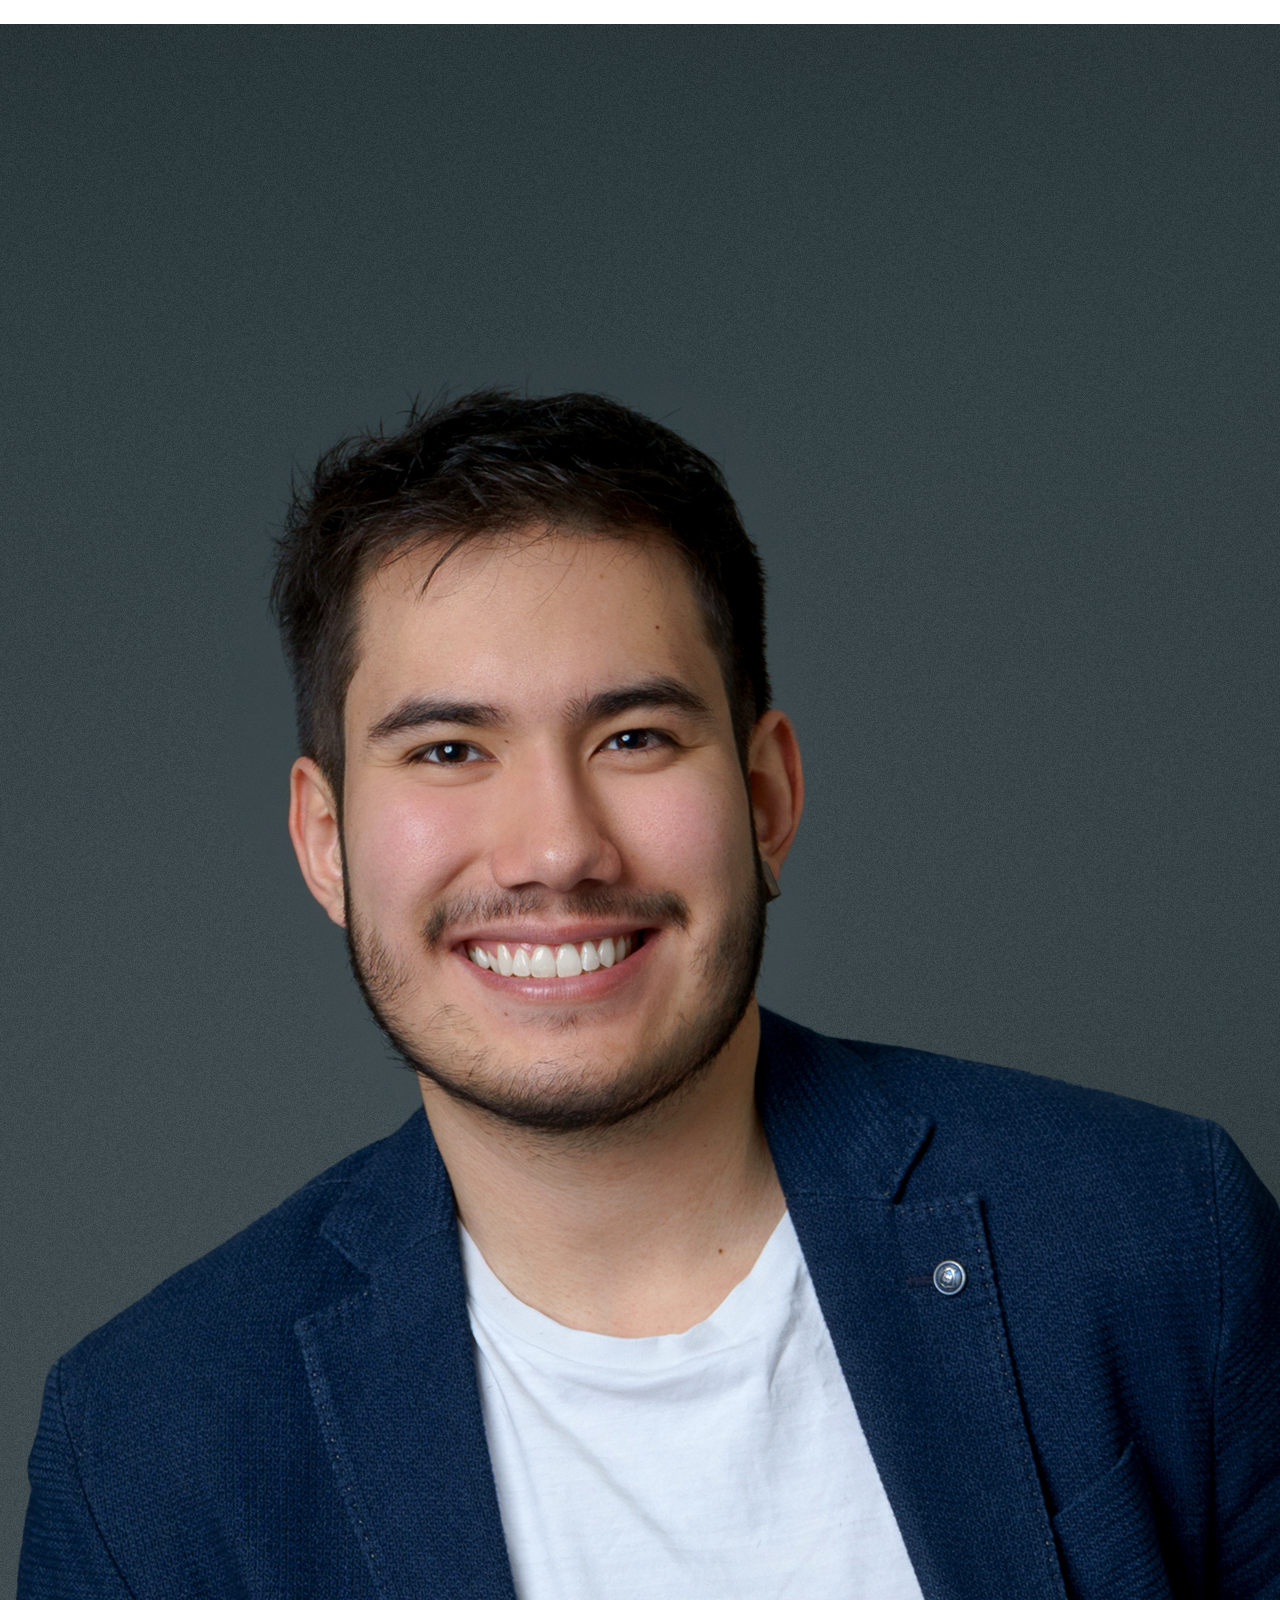
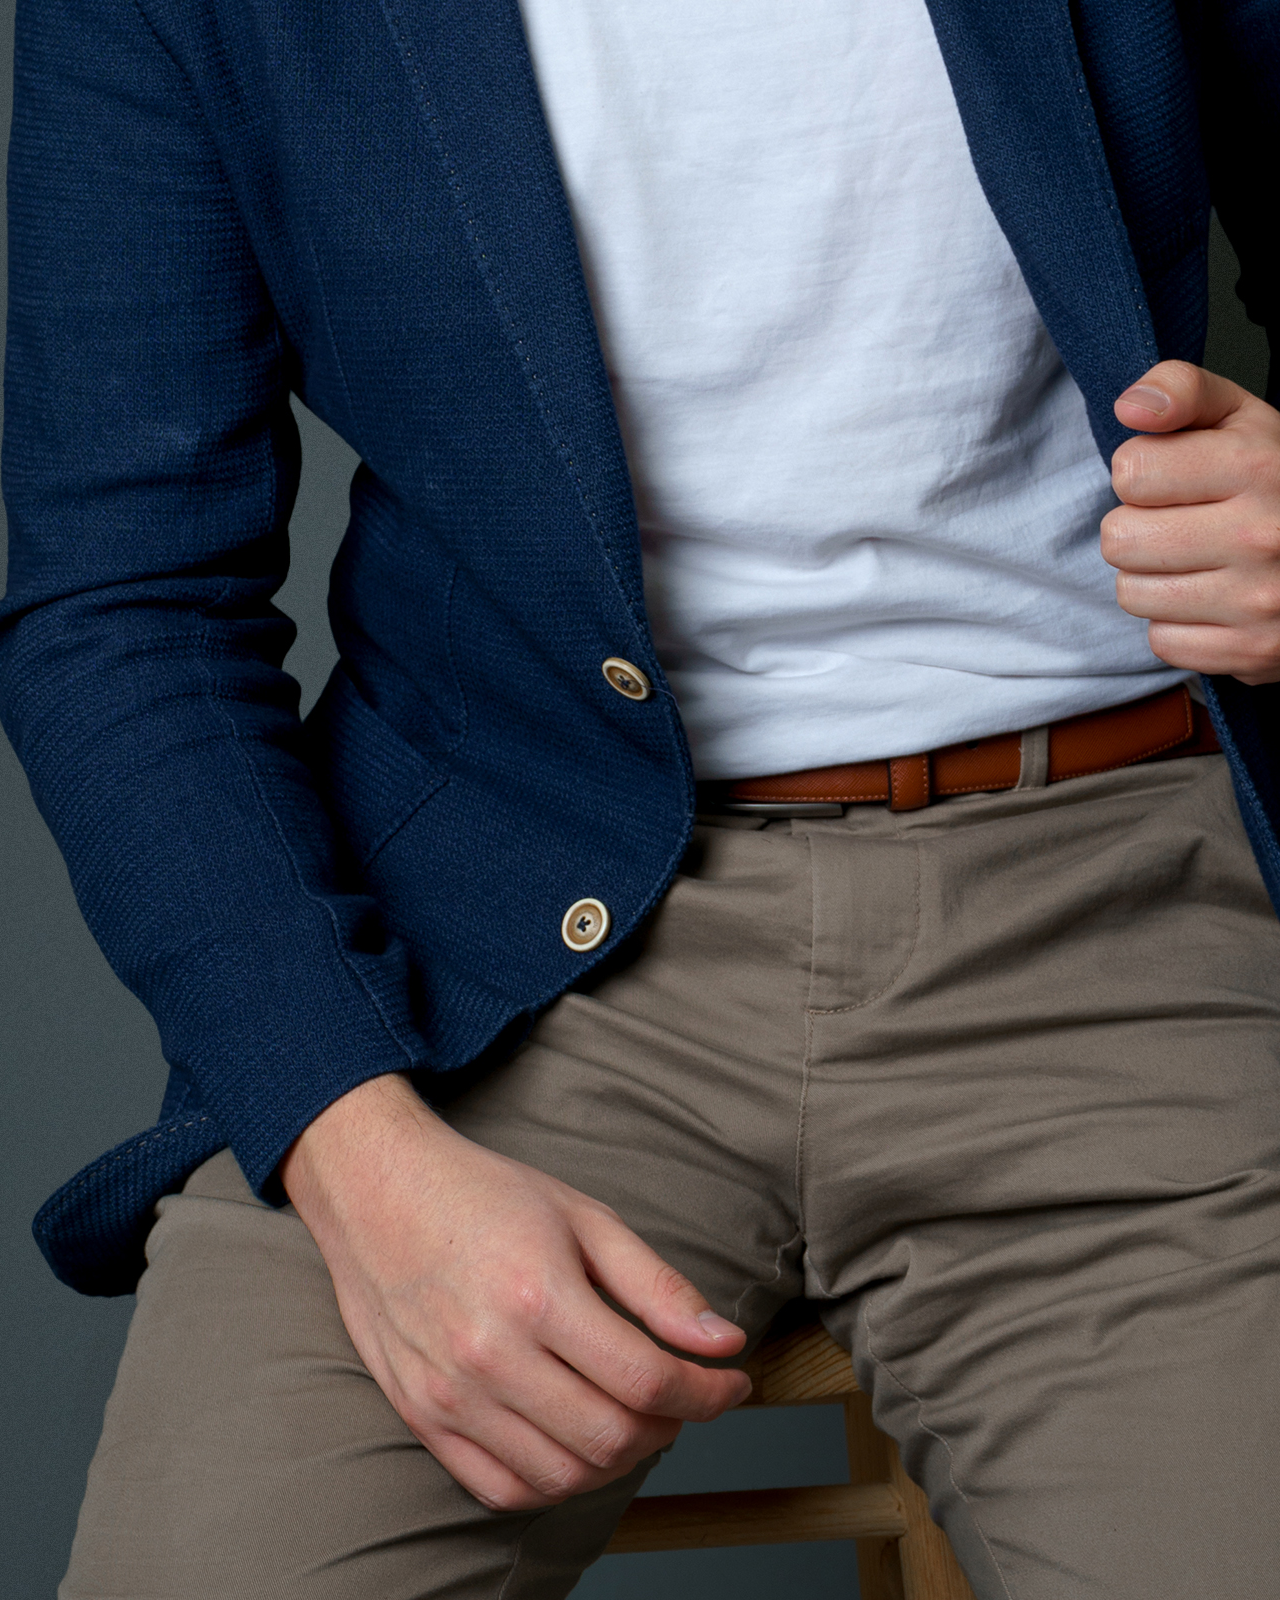
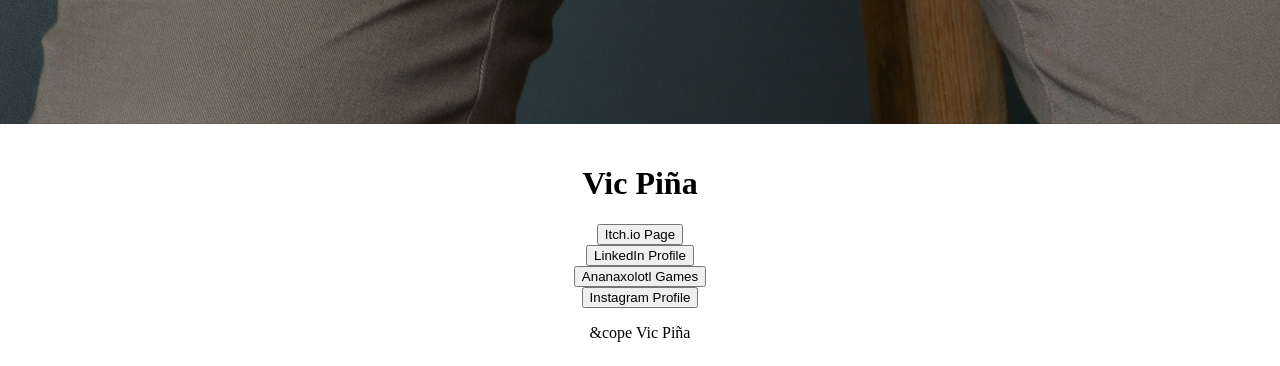
==== LinkTree.html @ 8e7eb538 "Link Tree 002" ====
<!DOCTYPE html>
<link rel="stylesheet" href="CSS/LinkTree_ss.css">
<html>
    <head>
        <title>Vic Piña's links</title>
        <link rel="icon" type="image/x-icon" href="Images/Panzu_GBg.svg">
    </head>
    <body>
        <header>
            <figure>
                <img src="Images/BlazerProfilePic.jpg" alt="Victor Piña">
            </figure>
            <h1>Vic Piña</h1>
        </header>
        <main>
            <a href="https://vicpdj.itch.io/">
                <button>Itch.io Page</button>
            </a>
            <a href="http://linkedin.com/in/victor-piña-anzures">
                <button>LinkedIn Profile</button>
            </a>
            <a href="https://ananaxolotlgames.com/">
                <button>Ananaxolotl Games</button>
            </a>
            <a href="https://instagram.com/vic_pa/">
                <button>Instagram Profile</button>
            </a>
        </main>
        <footer>
            <p>&cope Vic Piña</p>
        </footer>
    </body>
</html>
---- CSS/LinkTree_ss.css ----
:root{
    --lightGray00:#b7b7b7;       /* Standar Text */
    --darkGray00:#434343;     /* Background */
    --gold00: #bf9000;        /* Titles or H1 */
    --saturatedGold00:#bc8e3c;     /* Section Highlights No text */
    --silver00:#a19c91;       /* H2 */
    --bronze00:#ab9d81;       /* H3 */
    --saturatedYellow00:#e3ab47;       /* Emphasized text */
}
body, header, main{
    display: flex;
    flex-direction: column;
    align-items: center;

    background-color: var(--deepGray);
    font-family: var(--comfortaa);
}
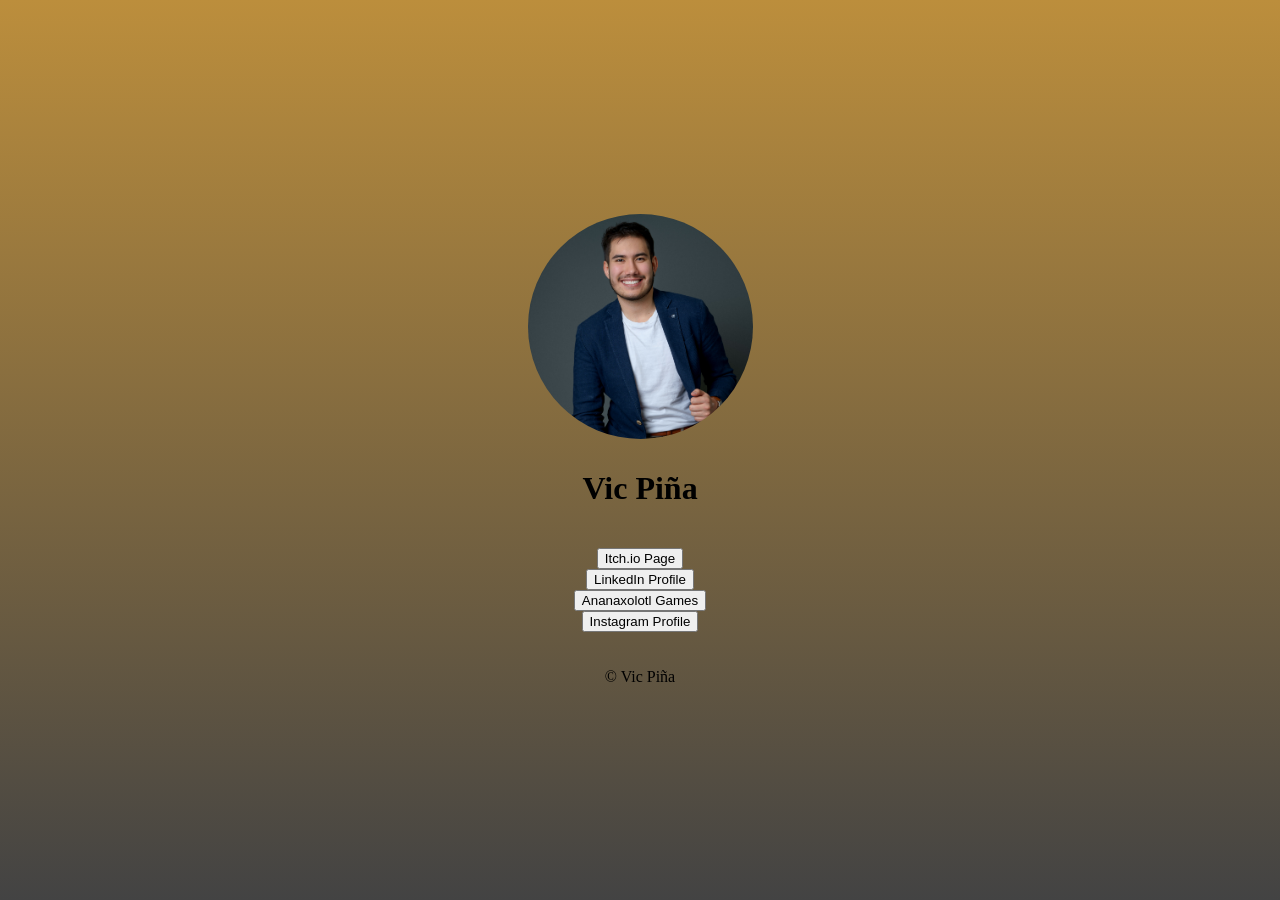
==== commit d6b6ad3d: "Link Tree 003" ====
--- a/LinkTree.html
+++ b/LinkTree.html
@@ -27,7 +27,7 @@
             </a>
         </main>
         <footer>
-            <p>&cope Vic Piña</p>
+            <p>&copy Vic Piña</p>
         </footer>
     </body>
 </html>
--- a/CSS/LinkTree_ss.css
+++ b/CSS/LinkTree_ss.css
@@ -14,4 +14,27 @@
 
     background-color: var(--deepGray);
     font-family: var(--comfortaa);
+}
+body{
+    background: linear-gradient(to bottom, var(--saturatedGold00), var(--darkGray00));
+    margin: 0;
+    height: 100vh;
+    justify-content: center;
+    gap: 20px;
+
+    figure{
+        overflow: hidden;
+        width: 225px;
+        height: 225px;
+        border-radius: 50%;
+        margin-bottom: 10px;
+
+        img{
+            width: 100%;
+            height: 100%;
+            object-fit: cover;
+            transform: scale(1.2);
+            object-position: 50% 10%;
+        }
+    }
 }
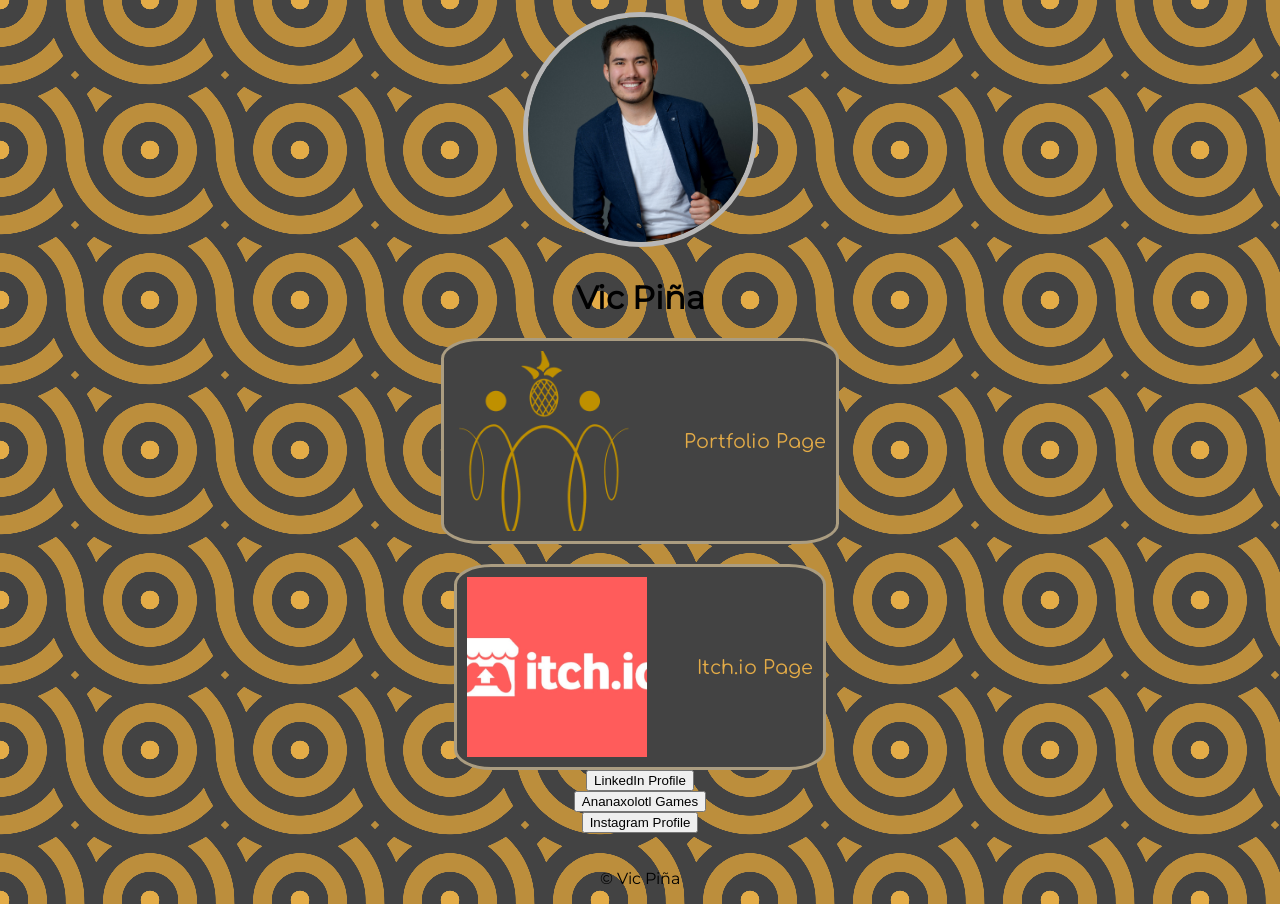
==== commit 62fd68d5: "Link Tree Button Updates" ====
--- a/LinkTree.html
+++ b/LinkTree.html
@@ -11,23 +11,36 @@
                 <img src="Images/BlazerProfilePic.jpg" alt="Victor Piña">
             </figure>
             <h1>Vic Piña</h1>
+            <a class="Banner" href="https://vicpanzu.com">
+                <button>
+                    <img src="Images/Panzu_Gold.png" alt="Vicpanzu" title="Vicpanzu logo">
+                    Portfolio Page
+                </button>
+            </a>
         </header>
         <main>
-            <a href="https://vicpdj.itch.io/">
-                <button>Itch.io Page</button>
-            </a>
-            <a href="http://linkedin.com/in/victor-piña-anzures">
-                <button>LinkedIn Profile</button>
-            </a>
-            <a href="https://ananaxolotlgames.com/">
-                <button>Ananaxolotl Games</button>
-            </a>
-            <a href="https://instagram.com/vic_pa/">
-                <button>Instagram Profile</button>
-            </a>
+                <a class="Banner" href="https://vicpdj.itch.io/">
+                    <button>
+                        <img src="Images/Links/Banners/Itchio_banner.webp" alt="Itch.io">
+                        Itch.io Page
+                    </button>
+                </a>
+                <a href="http://linkedin.com/in/victor-piña-anzures">
+                    <button>
+                        <!--<img src="Images/Links/Banners/LinkedIn_Banner.jpg" alt="LinkedIn">-->
+                        LinkedIn Profile
+                    </button>
+                </a>
+                <a href="https://ananaxolotlgames.com/">
+                    <button>Ananaxolotl Games</button>
+                </a>
+                <a href="https://instagram.com/vic_pa/">
+                    <button>Instagram Profile</button>
+                </a>
+            </div>
         </main>
         <footer>
             <p>&copy Vic Piña</p>
         </footer>
     </body>
-</html>+</html>
--- a/CSS/LinkTree_ss.css
+++ b/CSS/LinkTree_ss.css
@@ -6,6 +6,31 @@
     --silver00:#a19c91;       /* H2 */
     --bronze00:#ab9d81;       /* H3 */
     --saturatedYellow00:#e3ab47;       /* Emphasized text */
+
+    --montserrat:'montserrat';
+    --comfortaa:'comfortaa';
+    
+    --size: 150px; /* control the size*/
+    --radialGradient: var(--saturatedYellow00) 6.1%,var(--darkGray00) 6.4% 18.6%,var(--saturatedGold00) 18.9% 31.1%,
+        var(--darkGray00) 31.4% 43.6%,var(--saturatedGold00) 43.9% 56.1%,var(--darkGray00) 56.4% 68.6%,#0000 68.9%;
+    background:
+        radial-gradient(var(--size) at 100% 0   ,var(--radialGradient)),
+        radial-gradient(var(--size) at 0    0   ,var(--radialGradient)),
+        radial-gradient(var(--size) at 0    100%,var(--radialGradient)),
+        radial-gradient(var(--size) at 100% 100%,var(--radialGradient)) var(--saturatedGold00);
+    background-size: var(--size) var(--size);
+}
+@font-face {
+    font-family: montserrat;
+    font-style: normal;
+    font-weight: 400;
+    src: url('../Fonts/Montserrat/static/Montserrat-Regular.ttf') format("truetype");
+}
+@font-face {
+    font-family: comfortaa;
+    font-style: normal;
+    font-weight: 400;
+    src: url('../Fonts/Comfortaa/static/Comfortaa-Regular.ttf') format("truetype");
 }
 body, header, main{
     display: flex;
@@ -13,10 +38,32 @@
     align-items: center;
 
     background-color: var(--deepGray);
-    font-family: var(--comfortaa);
+    font-family: var(--montserrat);
+    .Banner{
+        display: flexbox;
+        button{
+            display: inline-flex;
+            justify-content: center;
+            align-items: center;
+            padding: 10px;
+            gap: 50px;
+
+            background: var(--darkGray00);
+            font-family: var(--comfortaa);
+            color: var(--saturatedYellow00);
+            font-size: larger;
+            border: 3px solid var(--bronze00);
+            border-radius: 10%;
+        }
+        img{
+            overflow: hidden;
+            width: 180px;
+            height: 180px;
+            object-fit: cover;
+        }
+    }
 }
 body{
-    background: linear-gradient(to bottom, var(--saturatedGold00), var(--darkGray00));
     margin: 0;
     height: 100vh;
     justify-content: center;
@@ -28,6 +75,7 @@
         height: 225px;
         border-radius: 50%;
         margin-bottom: 10px;
+        border: 5px solid var(--lightGray00);
 
         img{
             width: 100%;
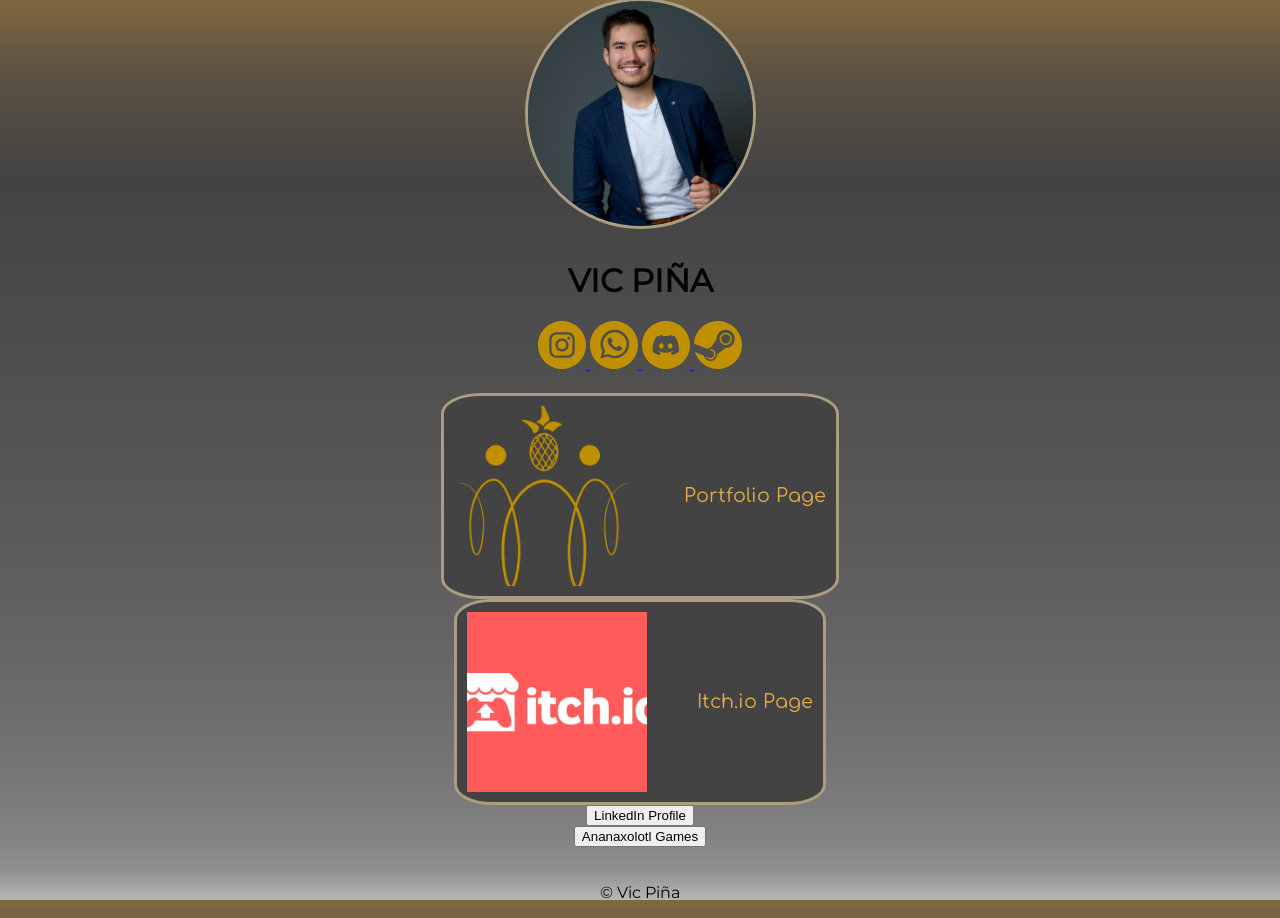
==== commit fc3ca442: "Link tree Social media icons 01" ====
--- a/LinkTree.html
+++ b/LinkTree.html
@@ -10,15 +10,29 @@
             <figure>
                 <img src="Images/BlazerProfilePic.jpg" alt="Victor Piña">
             </figure>
-            <h1>Vic Piña</h1>
+            <h1>VIC PIÑA</h1>
+            <div class="SocialMedia">
+                <a href="https://instagram.com/vic_pa/">
+                    <img src="Images/Links/Logos/IG_Icon_Gold.svg" alt="Instagram Profile">
+                </a>
+                <a href="https://wa.me/525516771644">
+                    <img src="Images/Links/Logos/WA_Icon_Gold.svg" alt="Whatsapp Number">
+                </a>
+                <a href="https://discord.com/users/555846487917985792">
+                    <img src="Images/Links/Logos/Disc_Icon_Gold.svg" alt="Discord Profile">
+                </a>
+                <a href="https://steamcommunity.com/id/vicpdj/">
+                    <img src="Images/Links/Logos/Steam_Icon_Gold.svg" alt="Steam Account">
+                </a>
+            </div>
+        </header>
+        <main>
             <a class="Banner" href="https://vicpanzu.com">
                 <button>
                     <img src="Images/Panzu_Gold.png" alt="Vicpanzu" title="Vicpanzu logo">
                     Portfolio Page
                 </button>
             </a>
-        </header>
-        <main>
                 <a class="Banner" href="https://vicpdj.itch.io/">
                     <button>
                         <img src="Images/Links/Banners/Itchio_banner.webp" alt="Itch.io">
@@ -34,9 +48,6 @@
                 <a href="https://ananaxolotlgames.com/">
                     <button>Ananaxolotl Games</button>
                 </a>
-                <a href="https://instagram.com/vic_pa/">
-                    <button>Instagram Profile</button>
-                </a>
             </div>
         </main>
         <footer>
--- a/CSS/LinkTree_ss.css
+++ b/CSS/LinkTree_ss.css
@@ -9,16 +9,6 @@
 
     --montserrat:'montserrat';
     --comfortaa:'comfortaa';
-    
-    --size: 150px; /* control the size*/
-    --radialGradient: var(--saturatedYellow00) 6.1%,var(--darkGray00) 6.4% 18.6%,var(--saturatedGold00) 18.9% 31.1%,
-        var(--darkGray00) 31.4% 43.6%,var(--saturatedGold00) 43.9% 56.1%,var(--darkGray00) 56.4% 68.6%,#0000 68.9%;
-    background:
-        radial-gradient(var(--size) at 100% 0   ,var(--radialGradient)),
-        radial-gradient(var(--size) at 0    0   ,var(--radialGradient)),
-        radial-gradient(var(--size) at 0    100%,var(--radialGradient)),
-        radial-gradient(var(--size) at 100% 100%,var(--radialGradient)) var(--saturatedGold00);
-    background-size: var(--size) var(--size);
 }
 @font-face {
     font-family: montserrat;
@@ -37,8 +27,8 @@
     flex-direction: column;
     align-items: center;
 
-    background-color: var(--deepGray);
     font-family: var(--montserrat);
+    
     .Banner{
         display: flexbox;
         button{
@@ -64,6 +54,11 @@
     }
 }
 body{
+    background: linear-gradient(
+        to top, 
+        var(--lightGray00) 0%, 10%,
+        var(--darkGray00) 80%, 100%,
+        var(--saturatedGold00) 110%);
     margin: 0;
     height: 100vh;
     justify-content: center;
@@ -75,7 +70,7 @@
         height: 225px;
         border-radius: 50%;
         margin-bottom: 10px;
-        border: 5px solid var(--lightGray00);
+        border: 3px solid var(--bronze00);
 
         img{
             width: 100%;
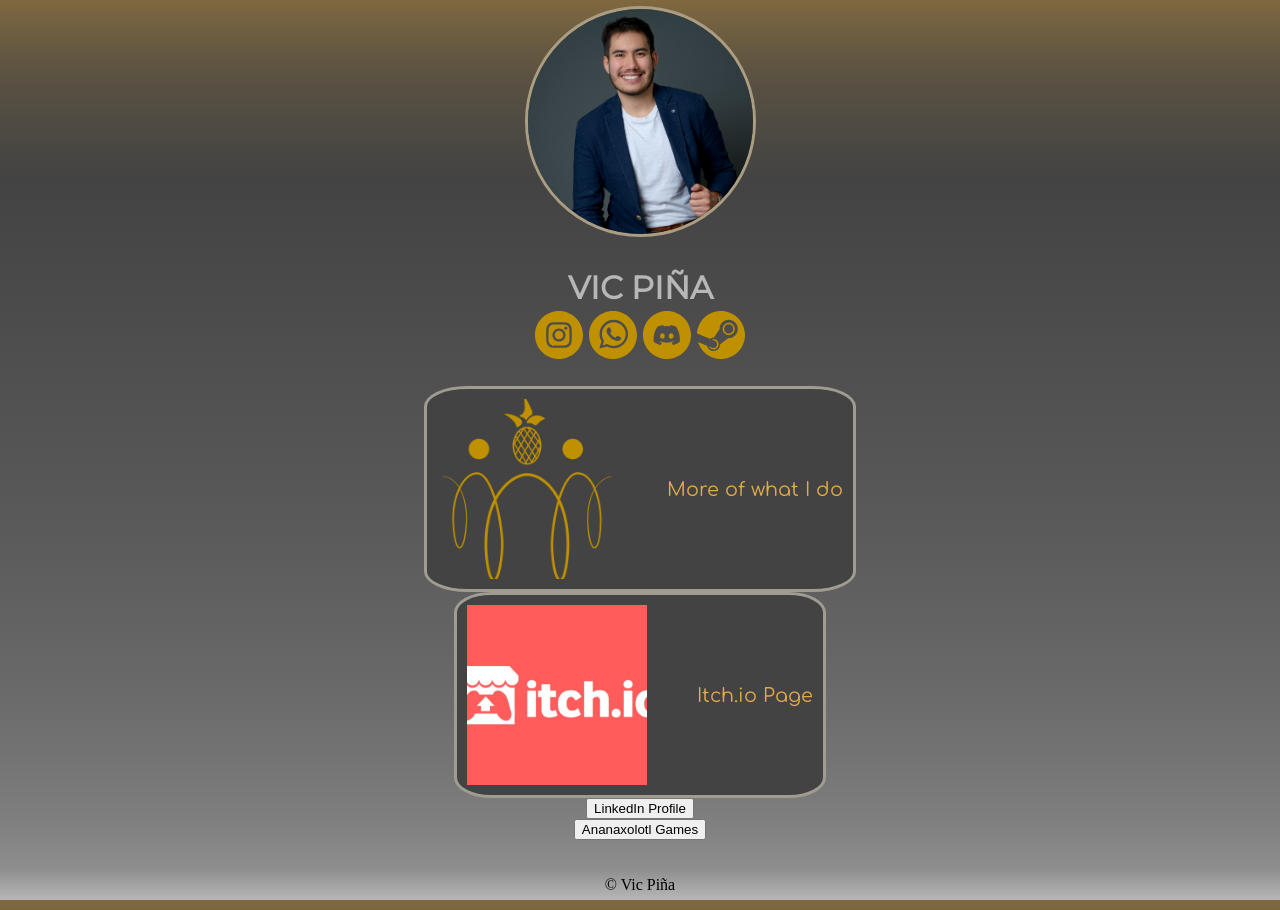
==== commit f0303b15: "Link Tree Icons 002" ====
--- a/LinkTree.html
+++ b/LinkTree.html
@@ -30,7 +30,7 @@
             <a class="Banner" href="https://vicpanzu.com">
                 <button>
                     <img src="Images/Panzu_Gold.png" alt="Vicpanzu" title="Vicpanzu logo">
-                    Portfolio Page
+                    More of what I do
                 </button>
             </a>
                 <a class="Banner" href="https://vicpdj.itch.io/">
--- a/CSS/LinkTree_ss.css
+++ b/CSS/LinkTree_ss.css
@@ -27,8 +27,6 @@
     flex-direction: column;
     align-items: center;
 
-    font-family: var(--montserrat);
-    
     .Banner{
         display: flexbox;
         button{
@@ -42,7 +40,7 @@
             font-family: var(--comfortaa);
             color: var(--saturatedYellow00);
             font-size: larger;
-            border: 3px solid var(--bronze00);
+            border: 3px solid var(--silver00);
             border-radius: 10%;
         }
         img{
@@ -80,4 +78,19 @@
             object-position: 50% 10%;
         }
     }
+}
+header{
+
+    font-family: var(--montserrat);
+    color: var(--lightGray00);
+    .SocialMedia{
+        margin-top: -20px;
+
+        display: flex;
+        justify-content: space-between;
+
+        a{
+            margin: 3px;
+        }
+    }
 }
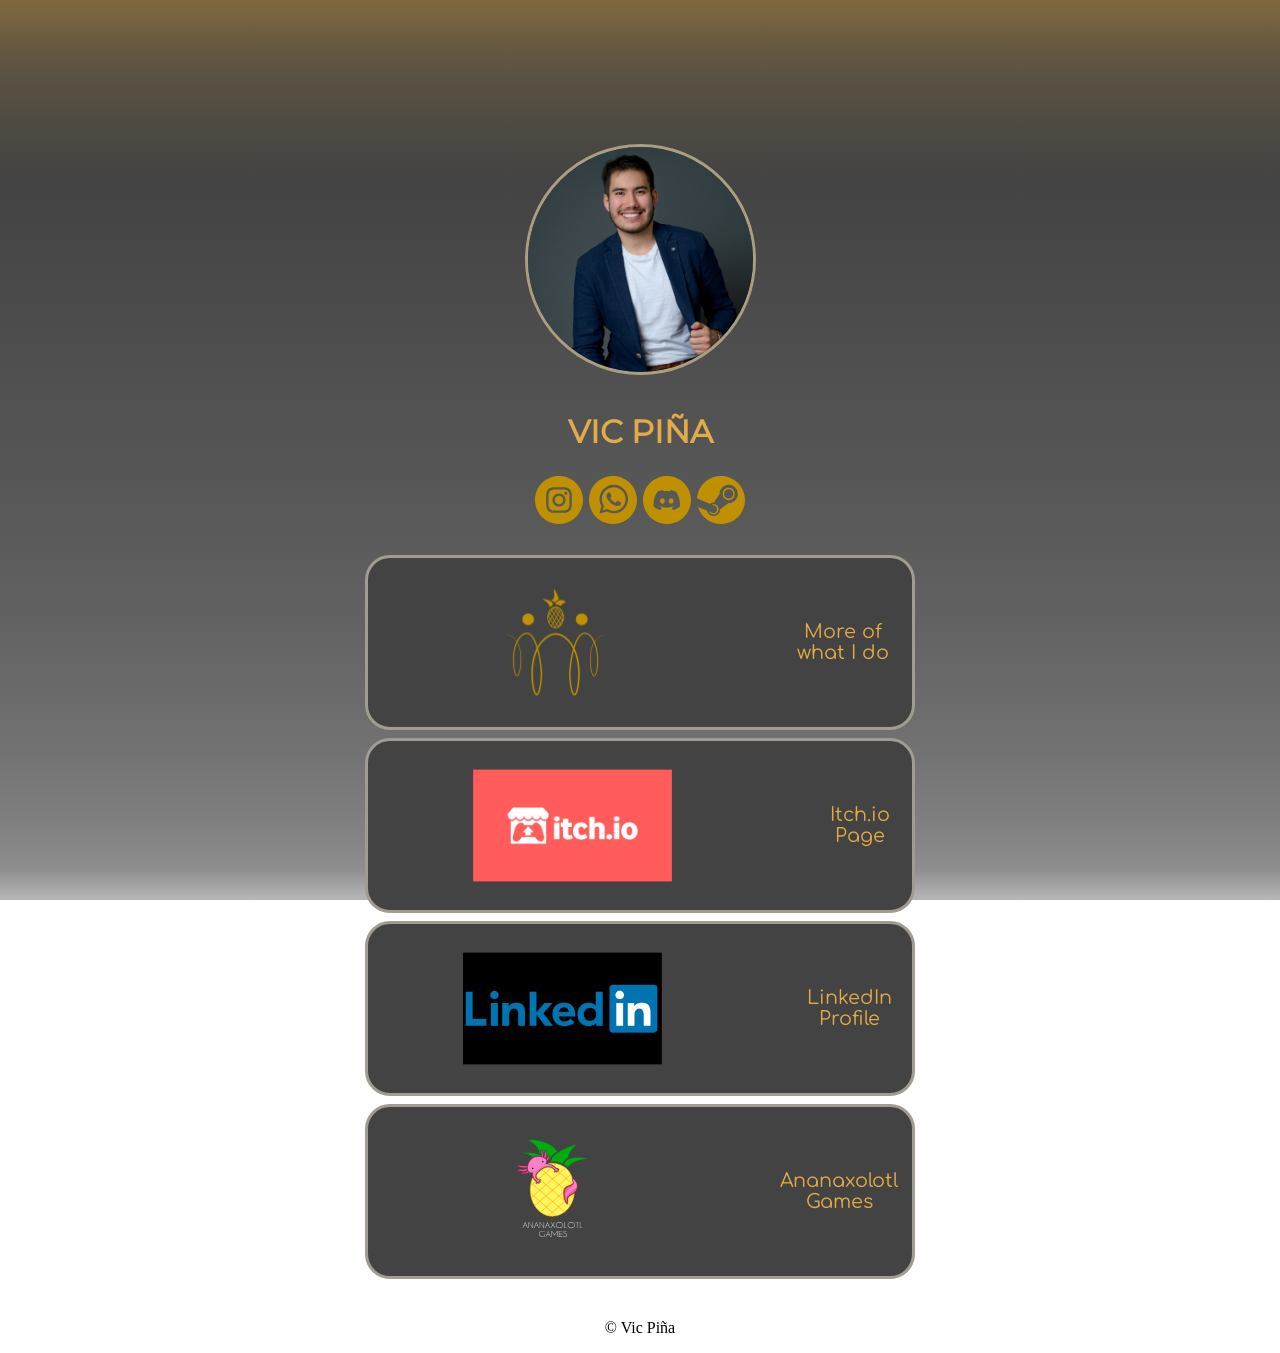
==== commit f4689345: "Link tree 004" ====
--- a/LinkTree.html
+++ b/LinkTree.html
@@ -4,6 +4,7 @@
     <head>
         <title>Vic Piña's links</title>
         <link rel="icon" type="image/x-icon" href="Images/Panzu_GBg.svg">
+        <meta name="viewport" content="width=device-width, initial-scale=1.0">
     </head>
     <body>
         <header>
@@ -39,14 +40,17 @@
                         Itch.io Page
                     </button>
                 </a>
-                <a href="http://linkedin.com/in/victor-piña-anzures">
+                <a class="Banner" href="http://linkedin.com/in/victor-piña-anzures">
                     <button>
-                        <!--<img src="Images/Links/Banners/LinkedIn_Banner.jpg" alt="LinkedIn">-->
+                        <img src="Images/Links/Banners/LinkedIn_Banner.jpg" alt="LinkedIn">
                         LinkedIn Profile
                     </button>
                 </a>
-                <a href="https://ananaxolotlgames.com/">
-                    <button>Ananaxolotl Games</button>
+                <a class="Banner" href="https://ananaxolotlgames.com/">
+                    <button>
+                        <img src="Images/Links/Banners/Ananaxolotl_WT.svg" alt="Ananaxolotl Games">
+                        Ananaxolotl Games
+                    </button>
                 </a>
             </div>
         </main>
--- a/CSS/LinkTree_ss.css
+++ b/CSS/LinkTree_ss.css
@@ -25,31 +25,7 @@
 body, header, main{
     display: flex;
     flex-direction: column;
-    align-items: center;
-
-    .Banner{
-        display: flexbox;
-        button{
-            display: inline-flex;
-            justify-content: center;
-            align-items: center;
-            padding: 10px;
-            gap: 50px;
-
-            background: var(--darkGray00);
-            font-family: var(--comfortaa);
-            color: var(--saturatedYellow00);
-            font-size: larger;
-            border: 3px solid var(--silver00);
-            border-radius: 10%;
-        }
-        img{
-            overflow: hidden;
-            width: 180px;
-            height: 180px;
-            object-fit: cover;
-        }
-    }
+    align-items: center;    
 }
 body{
     background: linear-gradient(
@@ -57,17 +33,53 @@
         var(--lightGray00) 0%, 10%,
         var(--darkGray00) 80%, 100%,
         var(--saturatedGold00) 110%);
-    margin: 0;
+
+    background-repeat: no-repeat;
+    background-attachment: fixed;
+    margin: 10%;
     height: 100vh;
-    justify-content: center;
     gap: 20px;
 
+    .Banner{
+        display: flexbox;
+        height: 100%;
+        max-height: 175px;
+        width: 110%;
+        margin: 4px;
+        button{
+            background: var(--darkGray00);
+            border: 3px solid var(--silver00);
+            border-radius: 25px;
+            width: 100%;
+            height: 100%;
+
+            display: inline-flex;
+            justify-content: center;
+            align-items: center;
+            padding: 10px;
+            gap: 50px;
+
+            font-size: larger;
+            font-family: var(--comfortaa);
+            color: var(--saturatedYellow00);
+        }
+        img{
+            overflow: hidden;
+            width: 100%;
+            height: 100%;
+            object-fit: contain;
+            margin: 0%;
+            transform: scale(0.75);
+        }
+    }
+}
+header{
     figure{
         overflow: hidden;
         width: 225px;
         height: 225px;
+        
         border-radius: 50%;
-        margin-bottom: 10px;
         border: 3px solid var(--bronze00);
 
         img{
@@ -78,14 +90,11 @@
             object-position: 50% 10%;
         }
     }
-}
-header{
 
     font-family: var(--montserrat);
-    color: var(--lightGray00);
+    color: var(--saturatedYellow00);
+
     .SocialMedia{
-        margin-top: -20px;
-
         display: flex;
         justify-content: space-between;
 
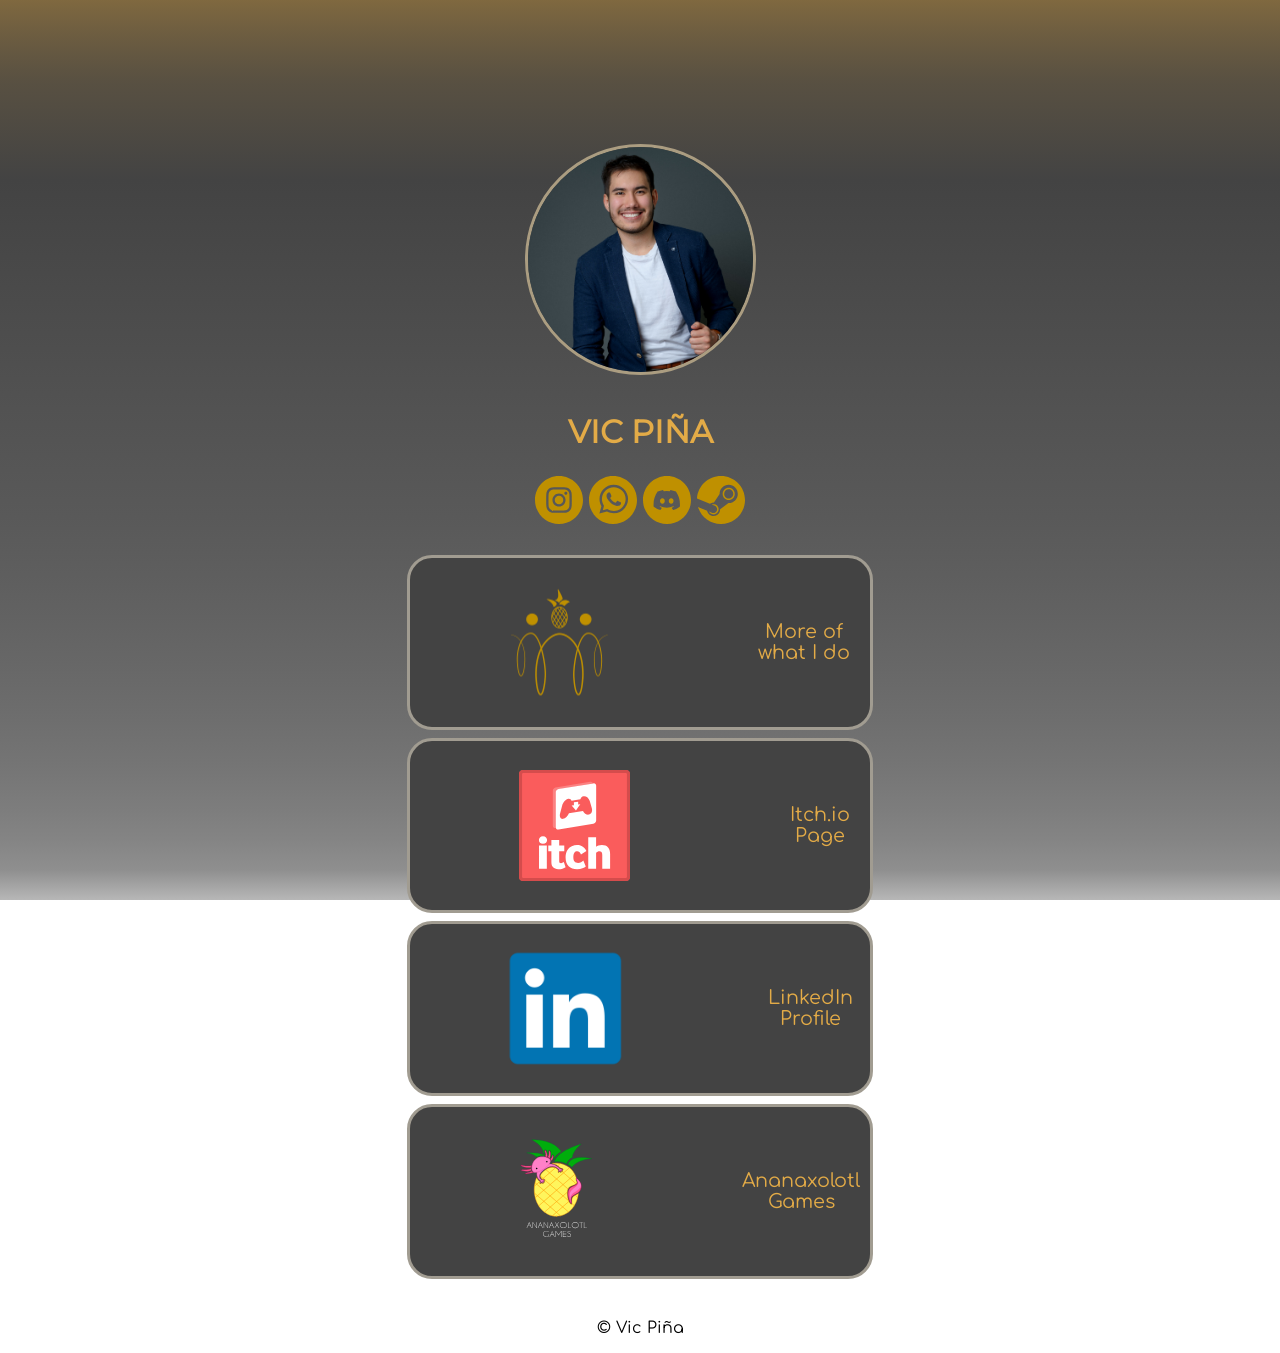
==== commit 5dd739f5: "Link tree 005" ====
--- a/LinkTree.html
+++ b/LinkTree.html
@@ -36,13 +36,13 @@
             </a>
                 <a class="Banner" href="https://vicpdj.itch.io/">
                     <button>
-                        <img src="Images/Links/Banners/Itchio_banner.webp" alt="Itch.io">
+                        <img src="Images/Links/Banners/Itchio_Logo.svg" alt="Itch.io">
                         Itch.io Page
                     </button>
                 </a>
                 <a class="Banner" href="http://linkedin.com/in/victor-piña-anzures">
                     <button>
-                        <img src="Images/Links/Banners/LinkedIn_Banner.jpg" alt="LinkedIn">
+                        <img src="Images/Links/Banners/LinkedIn_logo_initials.png" alt="LinkedIn">
                         LinkedIn Profile
                     </button>
                 </a>
--- a/CSS/LinkTree_ss.css
+++ b/CSS/LinkTree_ss.css
@@ -102,4 +102,8 @@
             margin: 3px;
         }
     }
+}
+footer{
+    font-family: var(--comfortaa);
+    counter-reset: var(--darkGray00);
 }
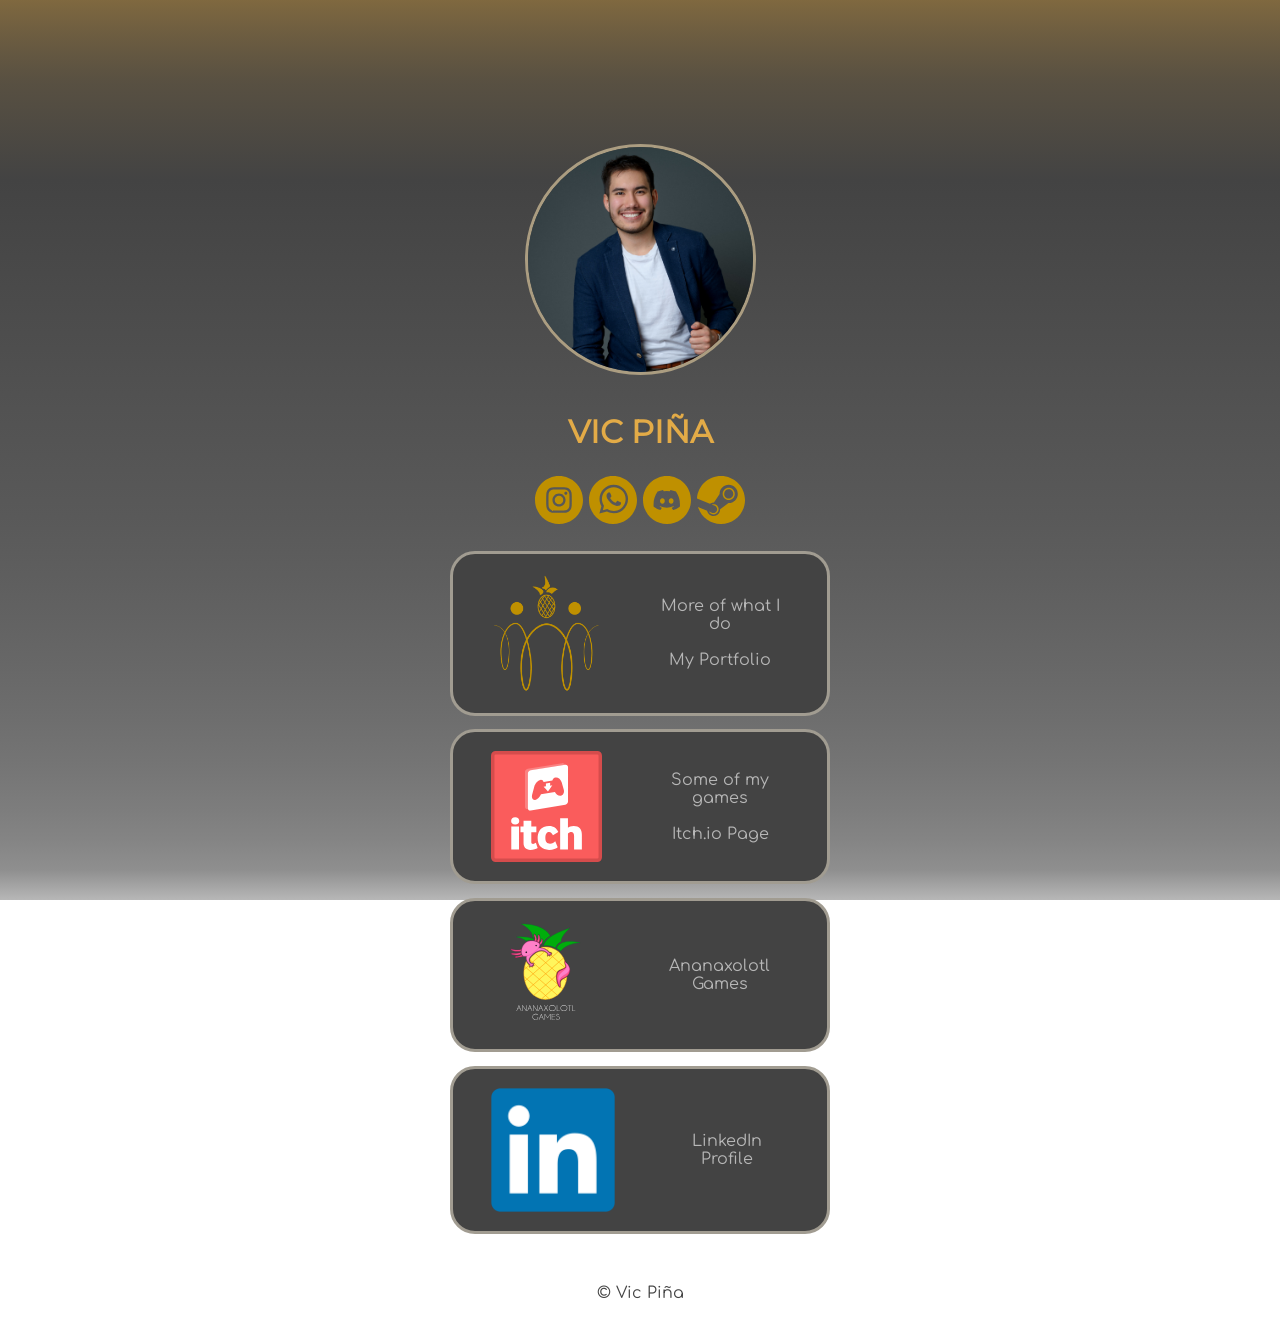
==== commit 7535eb36: "LinkTree & Img Reorganization" ====
--- a/LinkTree.html
+++ b/LinkTree.html
@@ -9,47 +9,47 @@
     <body>
         <header>
             <figure>
-                <img src="Images/BlazerProfilePic.jpg" alt="Victor Piña">
+                <img src="Images/Photos/Self/BlazerProfilePic.png" alt="Victor Piña">
             </figure>
             <h1>VIC PIÑA</h1>
             <div class="SocialMedia">
                 <a href="https://instagram.com/vic_pa/">
-                    <img src="Images/Links/Logos/IG_Icon_Gold.svg" alt="Instagram Profile">
+                    <img src="Images/Links/SM Icons/IG_Icon_Gold.svg" alt="Instagram Profile">
                 </a>
                 <a href="https://wa.me/525516771644">
-                    <img src="Images/Links/Logos/WA_Icon_Gold.svg" alt="Whatsapp Number">
+                    <img src="Images/Links/SM Icons/WA_Icon_Gold.svg" alt="Whatsapp Number">
                 </a>
                 <a href="https://discord.com/users/555846487917985792">
-                    <img src="Images/Links/Logos/Disc_Icon_Gold.svg" alt="Discord Profile">
+                    <img src="Images/Links/SM Icons/Disc_Icon_Gold.svg" alt="Discord Profile">
                 </a>
                 <a href="https://steamcommunity.com/id/vicpdj/">
-                    <img src="Images/Links/Logos/Steam_Icon_Gold.svg" alt="Steam Account">
+                    <img src="Images/Links/SM Icons/Steam_Icon_Gold.svg" alt="Steam Account">
                 </a>
             </div>
         </header>
         <main>
             <a class="Banner" href="https://vicpanzu.com">
                 <button>
-                    <img src="Images/Panzu_Gold.png" alt="Vicpanzu" title="Vicpanzu logo">
-                    More of what I do
+                    <img src="Images/Panzu/Panzu_Gold.png" alt="Vicpanzu" title="Vicpanzu logo">
+                    More of what I do <br><br> My Portfolio
                 </button>
             </a>
                 <a class="Banner" href="https://vicpdj.itch.io/">
                     <button>
                         <img src="Images/Links/Banners/Itchio_Logo.svg" alt="Itch.io">
-                        Itch.io Page
+                        Some of my games <br><br> Itch.io Page
+                    </button>
+                </a>
+                <a class="Banner" href="https://ananaxolotlgames.com/">
+                    <button>
+                        <img src="Images/Links/Banners/Ananaxolotl_WT.svg" alt="Ananaxolotl Games">
+                        Ananaxolotl Games
                     </button>
                 </a>
                 <a class="Banner" href="http://linkedin.com/in/victor-piña-anzures">
                     <button>
                         <img src="Images/Links/Banners/LinkedIn_logo_initials.png" alt="LinkedIn">
                         LinkedIn Profile
-                    </button>
-                </a>
-                <a class="Banner" href="https://ananaxolotlgames.com/">
-                    <button>
-                        <img src="Images/Links/Banners/Ananaxolotl_WT.svg" alt="Ananaxolotl Games">
-                        Ananaxolotl Games
                     </button>
                 </a>
             </div>
--- a/CSS/LinkTree_ss.css
+++ b/CSS/LinkTree_ss.css
@@ -42,10 +42,11 @@
 
     .Banner{
         display: flexbox;
-        height: 100%;
-        max-height: 175px;
+        align-items: center;
+        height: 75%;
         width: 110%;
-        margin: 4px;
+        margin-bottom: 4%;
+
         button{
             background: var(--darkGray00);
             border: 3px solid var(--silver00);
@@ -54,23 +55,24 @@
             height: 100%;
 
             display: inline-flex;
-            justify-content: center;
             align-items: center;
-            padding: 10px;
+            padding-left: 10%;
+            padding-right: 10%;
+            padding-top: 5%;
+            padding-bottom: 5%;
             gap: 50px;
 
-            font-size: larger;
+            
+            font-size: medium;
             font-family: var(--comfortaa);
-            color: var(--saturatedYellow00);
+            color: var(--lightGray00);
         }
         img{
             overflow: hidden;
-            width: 100%;
-            height: 100%;
-            object-fit: contain;
-            margin: 0%;
-            transform: scale(0.75);
+            max-height: 128px;
+            max-width: 128px;
         }
+        
     }
 }
 header{
@@ -105,5 +107,5 @@
 }
 footer{
     font-family: var(--comfortaa);
-    counter-reset: var(--darkGray00);
+    color: var(--darkGray00);
 }
